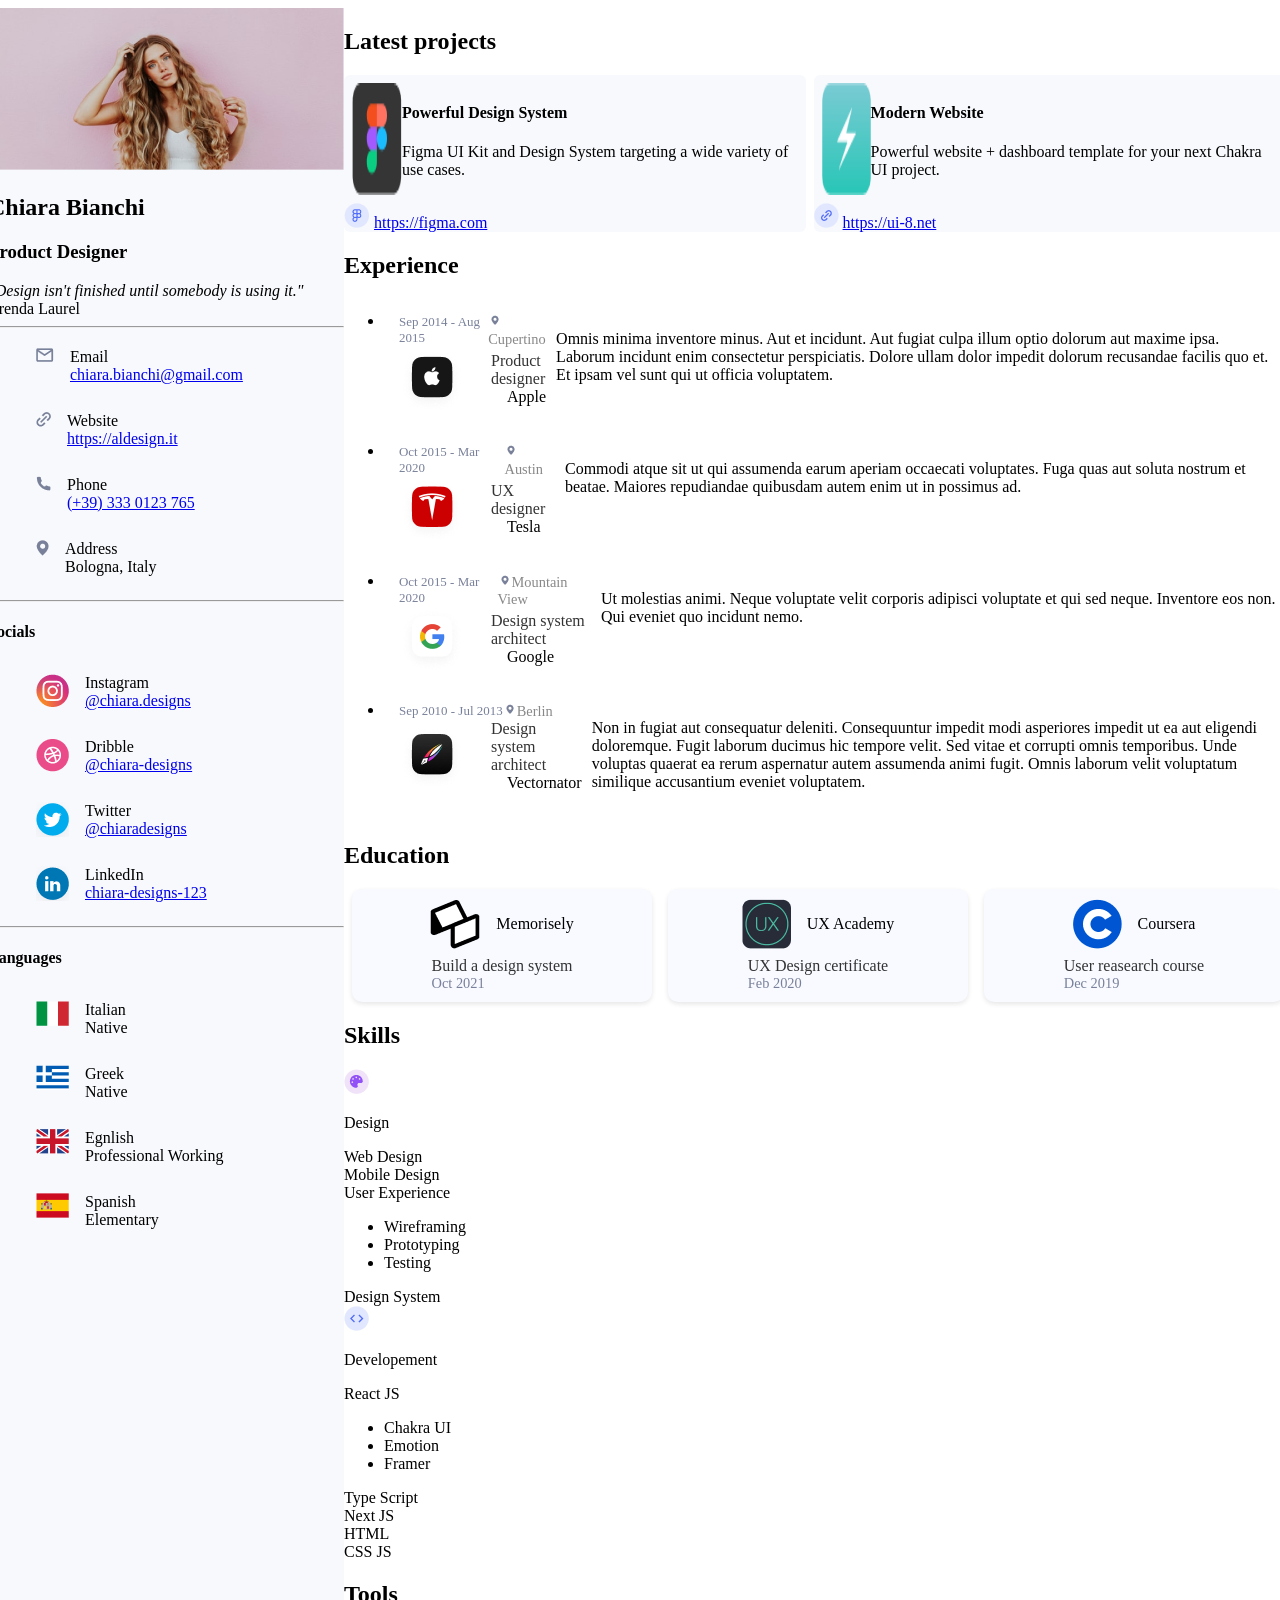
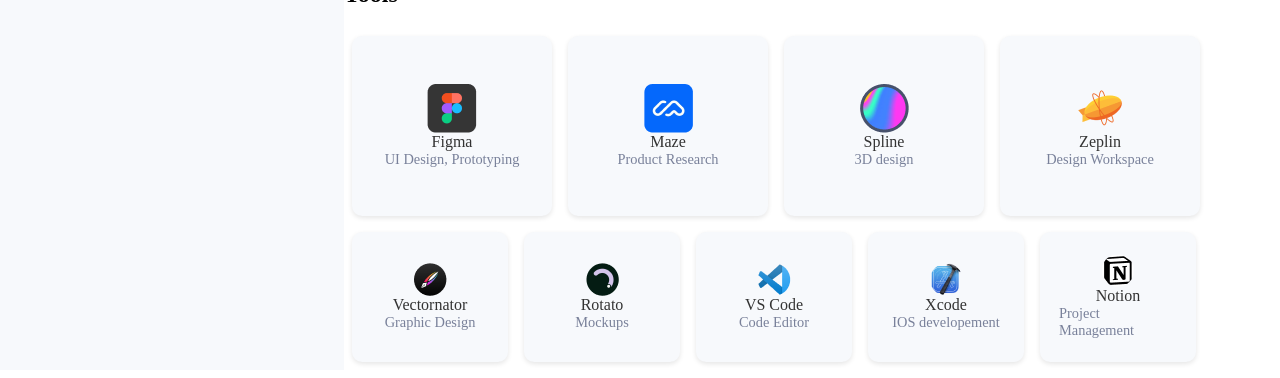
==== Day1/index.html @ 2777c12b ":tada: Assignment 1 This is still work in progress lots of stuff needs to be done" ====
<!doctype html>
<html lang="en">
  <head>
    <meta charset="UTF-8" />
    <meta name="viewport" content="width=device-width, initial-scale=1" />
    <title>Chiara Bianchi</title>
    <link href="style.css" rel="stylesheet" />
  </head>

  <body>
    <div class="container">
      <!-- Side bar -->
      <div class="sidebar">
        <section class="profile">
          <img src="assets/profile/picture.png" alt="profile picture" />
          <h1>Chiara Bianchi</h1>
          <h3>Product Designer</h3>
          <em>"Design isn't finished until somebody is using it."</em>
          <label>Brenda Laurel</label>
        </section>
        <hr />
        <section class="contact">
          <div class="contact-card">
            <div class="icon">
              <img src="assets/icons/mail.png" alt="mail logo" />
            </div>
            <div class="details">
              <span class="label">Email</span>
              <a href="mailto:chiara.bianchi@gmail.com"
                >chiara.bianchi@gmail.com</a
              >
            </div>
          </div>
          <div class="contact-card">
            <div class="icon">
              <img src="assets/icons/link.png" alt="link logo" />
            </div>
            <div class="details">
              <span class="label">Website</span>
              <a href="https://aldesign.it">https://aldesign.it</a>
            </div>
          </div>
          <div class="contact-card">
            <div class="icon">
              <img src="assets/icons/phone.png" alt="phone logo" />
            </div>
            <div class="details">
              <span class="label">Phone</span>
              <a href="tel:+393330123765">(+39) 333 0123 765</a>
            </div>
          </div>
          <div class="contact-card">
            <div class="icon">
              <img src="assets/icons/location.png" alt="link logo" />
            </div>
            <div class="details">
              <span class="label">Address</span>
              <span class="label">Bologna, Italy</span>
            </div>
          </div>
        </section>
        <hr />
        <section class="social">
          <h4>Socials</h4>
          <div class="social-card">
            <div class="icon">
              <img src="assets/socials/instagram.png" alt="instagram logo" />
            </div>
            <div class="details">
              <span class="label">Instagram</span>
              <a href="https://instagram.com/chiara.designs">@chiara.designs</a>
            </div>
          </div>
          <div class="social-card">
            <div class="icon">
              <img src="assets/socials/dribble.png" alt="dirbble logo" />
            </div>
            <div class="details">
              <span class="label">Dribble</span>
              <a href="https://instagram.com/chiara.designs">@chiara-designs</a>
            </div>
          </div>
          <div class="social-card">
            <div class="icon">
              <img src="assets/socials/twitter.png" alt="twitter logo" />
            </div>
            <div class="details">
              <span class="label">Twitter</span>
              <a href="https://twitter.com/chiara.designs">@chiaradesigns</a>
            </div>
          </div>
          <div class="social-card">
            <div class="icon">
              <img src="assets/socials/linkedin.png" alt="linkedin logo" />
            </div>
            <div class="details">
              <span class="label">LinkedIn</span>
              <a href="https://linkedin.com/chiara.designs"
                >chiara-designs-123</a
              >
            </div>
          </div>
        </section>
        <hr />
        <section class="language">
          <h4>Languages</h4>
          <div class="language-card">
            <div class="icon">
              <img src="assets/flags/italy.png" alt="Flag of Italy" />
            </div>
            <div class="details">
              <span class="label">Italian</span>
              <span class="speaker">Native</span>
            </div>
          </div>
          <div class="language-card">
            <div class="icon">
              <img src="assets/flags/greece.png" alt="Flag of Greece" />
            </div>
            <div class="details">
              <span class="label">Greek</span>
              <span class="speaker">Native</span>
            </div>
          </div>
          <div class="language-card">
            <div class="icon">
              <img src="assets/flags/britain.png" alt="Flag of Britain" />
            </div>
            <div class="details">
              <span class="label">Egnlish</span>
              <span class="speaker">Professional Working</span>
            </div>
          </div>
          <div class="language-card">
            <div class="icon">
              <img src="assets/flags/spain.png" alt="Flag of Spain" />
            </div>
            <div class="details">
              <span class="label">Spanish</span>
              <span class="speaker">Elementary</span>
            </div>
          </div>
        </section>
      </div>

      <!-- Main -->
      <div class="main">
        <section class="projects">
          <h2>Latest projects</h2>
          <!-- Project cards -->
          <div class="project-container">
            <div class="project-card">
              <div class="project">
                <img
                  src="assets/projects//figma.png"
                  alt="Powerful Design System"
                />
                <div>
                  <h4>Powerful Design System</h4>
                  <p>
                    Figma UI Kit and Design System targeting a wide variety of
                    use cases.
                  </p>
                </div>
              </div>
              <div class="project-link">
                <img src="assets/projects/figma-small.png" alt="figma" />
                <a href="https://figma.com">https://figma.com</a>
              </div>
            </div>
            <div class="project-card">
              <div class="project">
                <img
                  src="assets/projects//modernwebsite.png"
                  alt="Modern Website"
                />
                <div>
                  <h4>Modern Website</h4>
                  <p>
                    Powerful website + dashboard template for your next Chakra
                    UI project.
                  </p>
                </div>
              </div>
              <div class="project-link">
                <img src="assets/projects/link-small.png" alt="figma" />
                <a href="https://ui-8.net">https://ui-8.net</a>
              </div>
            </div>
          </div>
        </section>
        <section class="experience">
          <h2>Experience</h2>
          <ul>
            <li>
              <div class="card">
                <div class="card-container">
                  <div class="card-header">
                    <span class="date">Sep 2014 - Aug 2015</span>
                    <span class="location"
                      ><img
                        src="assets/projects/location-small.png"
                        alt="location"
                      />Cupertino</span
                    >
                  </div>
                  <div class="card-content">
                    <img
                      src="assets/companies/apple.png"
                      alt="apple"
                      class="logo"
                    />
                    <div class="details">
                      <span class="title">Product designer</span>
                      <span class="company">Apple</span>
                    </div>
                  </div>
                </div>
                <div class="description">
                  <p>
                    Omnis minima inventore minus. Aut et incidunt. Aut fugiat
                    culpa illum optio dolorum aut maxime ipsa. Laborum incidunt
                    enim consectetur perspiciatis. Dolore ullam dolor impedit
                    dolorum recusandae facilis quo et. Et ipsam vel sunt qui ut
                    officia voluptatem.
                  </p>
                </div>
              </div>
            </li>
            <li>
              <div class="card">
                <div class="card-container">
                  <div class="card-header">
                    <span class="date">Oct 2015 - Mar 2020</span>
                    <span class="location"
                      ><img
                        src="assets/projects/location-small.png"
                        alt="location"
                      />Austin</span
                    >
                  </div>
                  <div class="card-content">
                    <img
                      src="assets/companies/tesla.png"
                      alt="tesla"
                      class="logo"
                    />
                    <div class="details">
                      <span class="title">UX designer</span>
                      <span class="company">Tesla</span>
                    </div>
                  </div>
                </div>
                <div class="description">
                  <p>
                    Commodi atque sit ut qui assumenda earum aperiam occaecati
                    voluptates. Fuga quas aut soluta nostrum et beatae. Maiores
                    repudiandae quibusdam autem enim ut in possimus ad.
                  </p>
                </div>
              </div>
            </li>
            <li>
              <div class="card">
                <div class="card-container">
                  <div class="card-header">
                    <span class="date">Oct 2015 - Mar 2020</span>
                    <span class="location"
                      ><img
                        src="assets/projects/location-small.png"
                        alt="location"
                      />Mountain View</span
                    >
                  </div>
                  <div class="card-content">
                    <img
                      src="assets/companies/google.png"
                      alt="tesla"
                      class="logo"
                    />
                    <div class="details">
                      <span class="title">Design system architect</span>
                      <span class="company">Google</span>
                    </div>
                  </div>
                </div>
                <div class="description">
                  <p>
                    Ut molestias animi. Neque voluptate velit corporis adipisci
                    voluptate et qui sed neque. Inventore eos non. Qui eveniet
                    quo incidunt nemo.
                  </p>
                </div>
              </div>
            </li>
            <li>
              <div class="card">
                <div class="card-container">
                  <div class="card-header">
                    <span class="date">Sep 2010 - Jul 2013</span>
                    <span class="location"
                      ><img
                        src="assets/projects/location-small.png"
                        alt="location"
                      />Berlin</span
                    >
                  </div>
                  <div class="card-content">
                    <img
                      src="assets/companies/vectornator.png"
                      alt="tesla"
                      class="logo"
                    />
                    <div class="details">
                      <span class="title">Design system architect</span>
                      <span class="company">Vectornator</span>
                    </div>
                  </div>
                </div>
                <div class="description">
                  <p>
                    Non in fugiat aut consequatur deleniti. Consequuntur impedit
                    modi asperiores impedit ut ea aut eligendi doloremque. Fugit
                    laborum ducimus hic tempore velit. Sed vitae et corrupti
                    omnis temporibus. Unde voluptas quaerat ea rerum aspernatur
                    autem assumenda animi fugit. Omnis laborum velit voluptatum
                    similique accusantium eveniet voluptatem.
                  </p>
                </div>
              </div>
            </li>
          </ul>
        </section>
        <section class="education">
          <h2>Education</h2>
          <div class="education-cards">
            <div class="education-card">
              <div class="education-card-logo">
                <img src="assets/education/memorisely.png" alt="memorisely" />
                <span class="company">Memorisely</span>
              </div>
              <div class="education-card-description">
                <span class="title">Build a design system</span>
                <span class="date">Oct 2021</span>
              </div>
            </div>
            <div class="education-card">
              <div class="education-card-logo">
                <img src="assets/education/ux-academy.png" alt="ux academy" />
                <span class="company">UX Academy</span>
              </div>
              <div class="education-card-description">
                <span class="title">UX Design certificate</span>
                <span class="date">Feb 2020</span>
              </div>
            </div>
            <div class="education-card">
              <div class="education-card-logo">
                <img src="assets/education/coursera.png" alt="coursera" />
                <span class="company">Coursera</span>
              </div>
              <div class="education-card-description">
                <span class="title">User reasearch course</span>
                <span class="date">Dec 2019</span>
              </div>
            </div>
          </div>
        </section>
        <section class="skills">
          <h2>Skills</h2>
          <div class="skills-card">
            <div>
              <div>
                <img src="assets/skills/design.png" alt="design" />
                <p>Design</p>
              </div>
              <div>Web Design</div>
              <div>Mobile Design</div>
              <div>User Experience</div>
              <div>
                <ul>
                  <li>Wireframing</li>
                  <li>Prototyping</li>
                  <li>Testing</li>
                </ul>
              </div>
              <div>Design System</div>
            </div>
            <div>
              <div>
                <img src="assets/skills/developement.png" alt="developement" />
                <p>Developement</p>
              </div>
              <div>React JS</div>
              <div>
                <ul>
                  <li>Chakra UI</li>
                  <li>Emotion</li>
                  <li>Framer</li>
                </ul>
              </div>
              <div>Type Script</div>
              <div>Next JS</div>
              <div>HTML</div>
              <div>CSS JS</div>
            </div>
          </div>
        </section>
        <section class="tools">
          <h2>Tools</h2>
          <div class="tools-card">
            <div class="main-tools">
              <div class="tool-name">
                <img src="assets/tools/figma.png" alt="figma" />
                <span class="title">Figma</span>
                <span class="date">UI Design, Prototyping</span>
              </div>
              <div class="tool-name">
                <img src="assets/tools/maze.png" alt="maze" />
                <span class="title">Maze</span>
                <span class="date">Product Research</span>
              </div>
              <div class="tool-name">
                <img src="assets/tools/spline.png" alt="spline" />
                <span class="title">Spline</span>
                <span class="date">3D design</span>
              </div class="tool-name">
              <div class="tool-name">
                <img src="assets/tools/zeplin.png" alt="zeplin" />
                <span class="title">Zeplin</span>
                <span class="date">Design Workspace</span>
              </div>
            </div>
            <div class="minor-tools">
              <div class="tool-name">
                <img src="assets/tools/vectornator.png" alt="vectornator" />
                <span class="title">Vectornator</span>
                <span class="date">Graphic Design</span>
              </div>
              <div class="tool-name">
                <img src="assets/tools/rotato.png" alt="rotato" />
                <span class="title">Rotato</span>
                <span class="date">Mockups</span>
              </div>
              <div class="tool-name">
                <img src="assets/tools/vscode.png" alt="vscode" />
                <span class="title">VS Code</span>
                <span class="date">Code Editor</span>
              </div>
              <div class="tool-name">
                <img src="assets/tools/xcode.png" alt="xcode" />
                <span class="title">Xcode</span>
                <span class="date">IOS developement</span>
              </div>
              <div class="tool-name">
                <img src="assets/tools/notion.png" alt="notion" />
                <span class="title">Notion</span>
                <span class="date">Project Management</span>
              </div>
            </div>
          </div>
        </section>
      </div>
    </div>
  </body>
</html>
---- Day1/style.css ----
* {
  box-sizing: border-box;
}

.container {
  display: flex;
  margin: 0px 360px;
  justify-content: center;
}

/* Side Bar */

.sidebar {
  background-color: #f7f9fc;
}

.details {
  display: flex;
  flex-direction: column;
  margin-left: 16px;
  margin-bottom: 4px;
}

.contact-card {
  display: flex;
  flex-direction: row;
  padding: 12px 48px;
}

.social-card {
  display: flex;
  flex-direction: row;
  padding: 12px 48px;
}

.language-card {
  display: flex;
  flex-direction: row;
  padding: 12px 48px;
}

/* Main */

.project-container {
  display: flex;
  flex-direction: row;
}
.project-card {
  margin-right: 8px;
  border-radius: 6px;
  background-color: #f7f9fc;
}

.project {
  display: flex;
  flex-direction: row;
  padding: 8px;
}

.card {
  border-radius: 10px;
  padding: 15px;
  display: flex;
  flex-direction: row;
  gap: 10px;
}

.card-container {
  width: 250px;
}

.card-header {
  display: flex;
  justify-content: flex-start;
  color: #888;
  font-size: 0.9em;
}

.card-content {
  display: flex;
  align-items: center;
  gap: 10px;
}

.education-card {
  background: #f8faff;
  border-radius: 10px;
  box-shadow: 0 2px 5px rgba(0, 0, 0, 0.1);
  padding: 10px;
  width: 300px;
  margin: 0px 8px;
  display: flex;
  align-items: center;
  flex-direction: column;
}

.education-card-logo {
  display: flex;
  flex-direction: row;
  justify-content: space-between;
  align-items: center;
  margin-bottom: 8px;
}

.education-card-description {
  display: flex;
  flex-direction: column;
}

.education-cards {
  display: flex;
  flex-direction: row;
  justify-content: space-between;
}

.title {
  font-size: 1em;
  color: #333;
}

.date {
  color: #79819a;
  font-size: 0.9em;
}

.company {
  margin-left: 16px;
}
/* Tools */
.main-tools {
  display: flex;
}
.minor-tools {
  display: flex;
}
.tool-name {
  display: flex;
  flex-direction: column;
  justify-content: center;
  align-items: center;
  align-self: center;
  background: #f7f9fc;
  border-radius: 10px;
  box-shadow: 0 2px 5px rgba(0, 0, 0, 0.1);
  margin: 8px;
  width: 200px;
  height: 180px;
  padding: 19px;
}

.minor-tools > .tool-name {
  width: 156px;
  height: 130px;
}
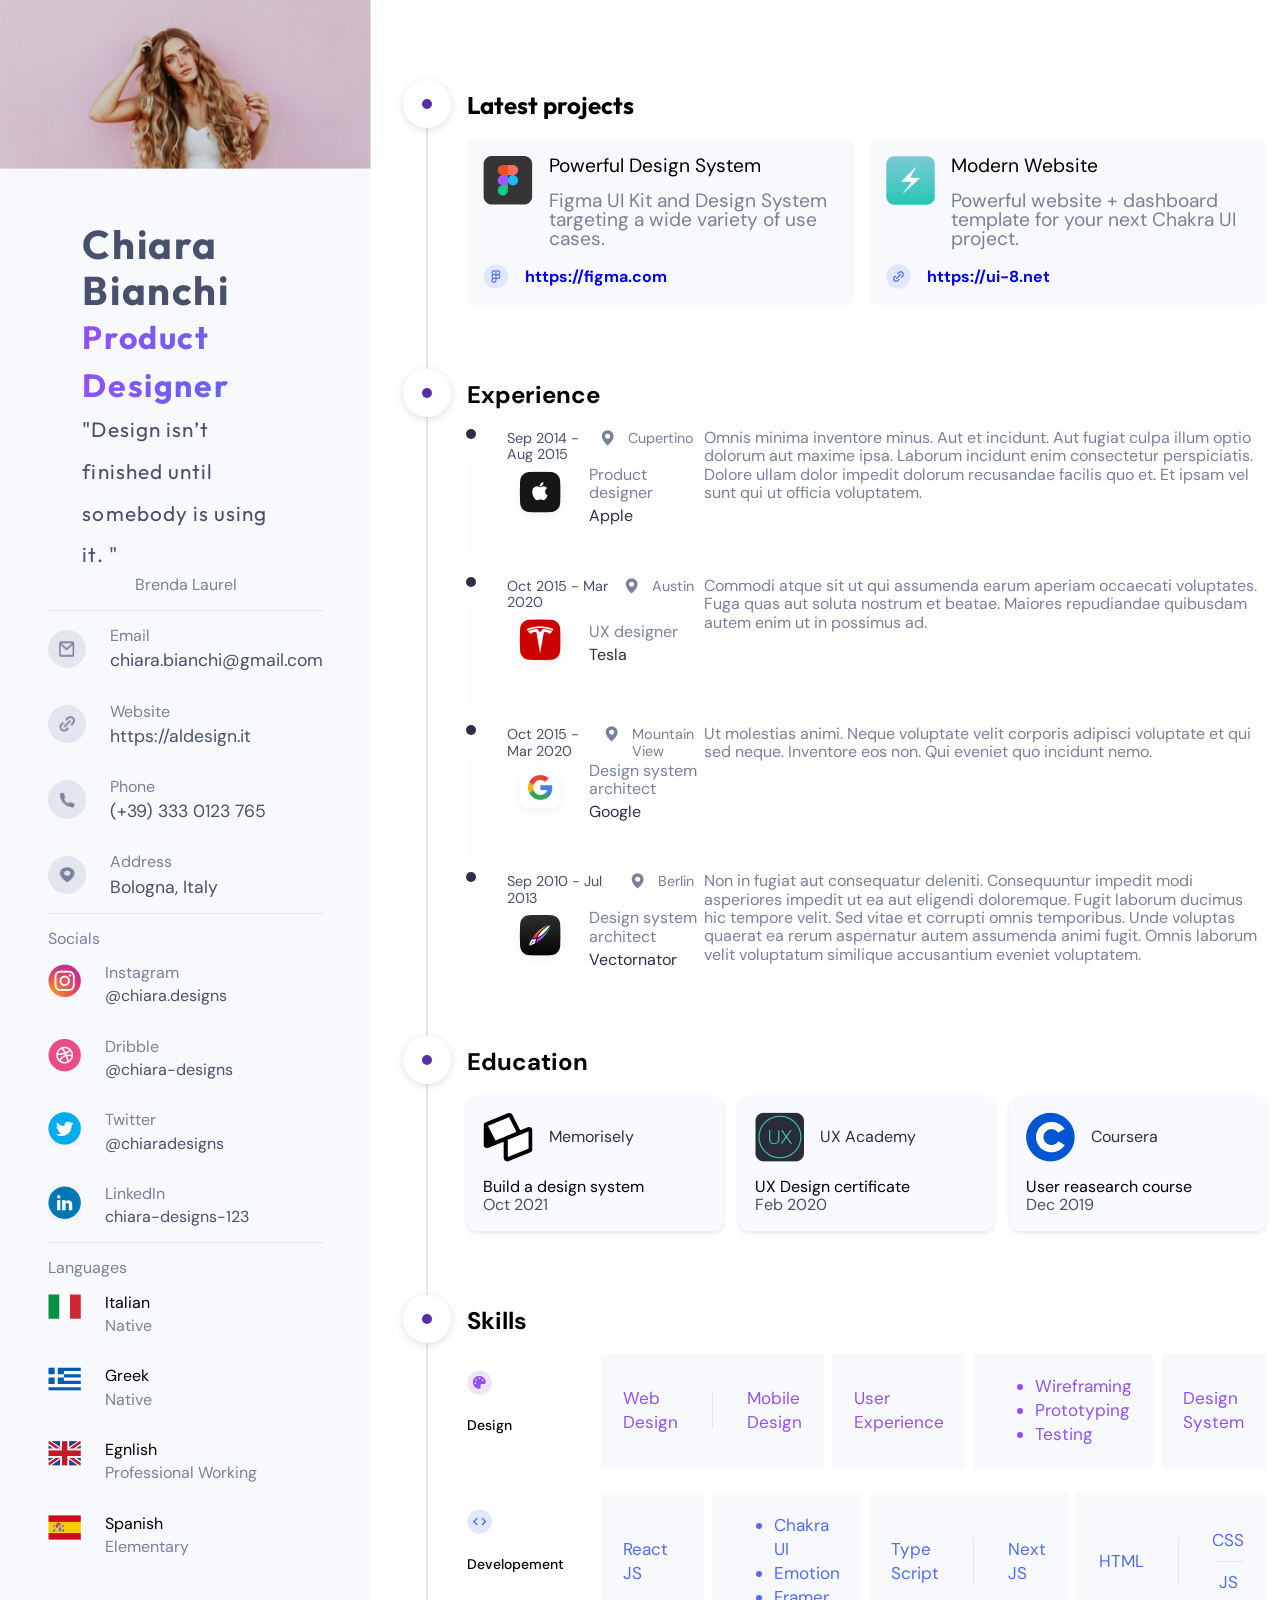
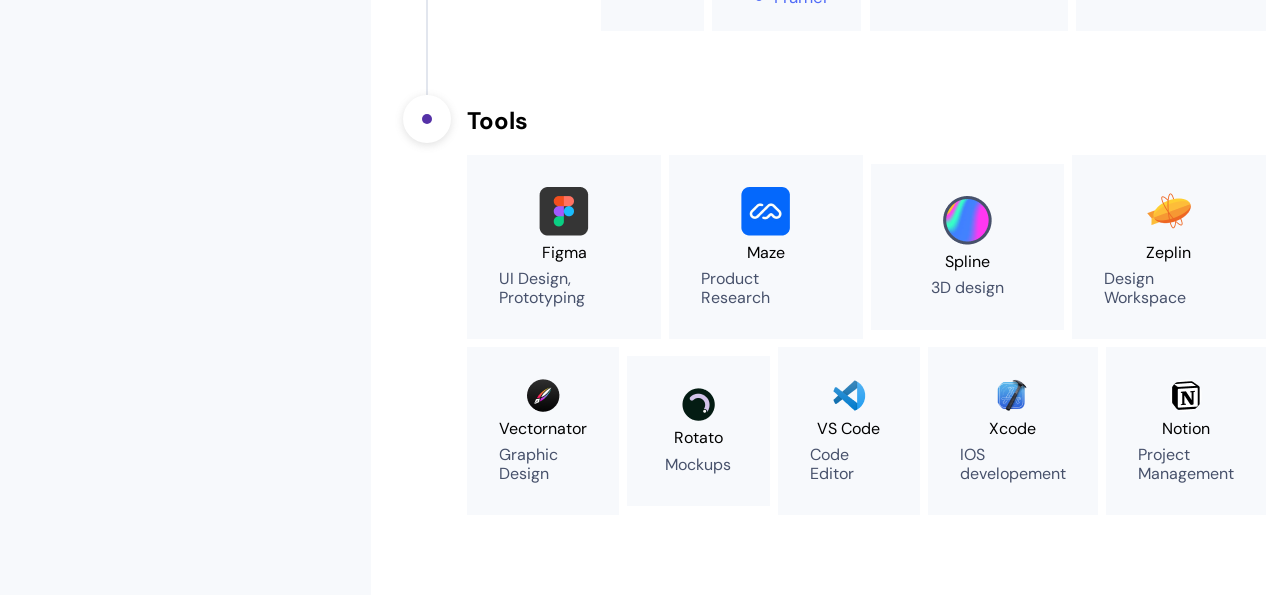
==== commit 5281e4a4: "style: fix design related problems" ====
--- a/Day1/index.html
+++ b/Day1/index.html
@@ -4,462 +4,576 @@
     <meta charset="UTF-8" />
     <meta name="viewport" content="width=device-width, initial-scale=1" />
     <title>Chiara Bianchi</title>
-    <link href="style.css" rel="stylesheet" />
+
+    <!-- Outfit font -->
+    <link rel="preconnect" href="https://fonts.googleapis.com" />
+    <link rel="preconnect" href="https://fonts.gstatic.com" crossorigin />
+    <link
+      href="https://fonts.googleapis.com/css2?family=Outfit:wght@100..900&display=swap"
+      rel="stylesheet"
+    />
+    <!-- DM Sans font -->
+    <link rel="preconnect" href="https://fonts.googleapis.com" />
+    <link rel="preconnect" href="https://fonts.gstatic.com" crossorigin />
+    <link
+      href="https://fonts.googleapis.com/css2?family=DM+Sans:ital,opsz,wght@0,9..40,100..1000;1,9..40,100..1000&family=Outfit:wght@100..900&display=swap"
+      rel="stylesheet"
+    />
+    <link href="css/normalize.css" rel="stylesheet" />
+    <link href="css/style.css" rel="stylesheet" />
+    <link href="css/desktop.css" rel="stylesheet" />
   </head>
 
   <body>
     <div class="container">
       <!-- Side bar -->
       <div class="sidebar">
-        <section class="profile">
+        <div class="profile-image">
           <img src="assets/profile/picture.png" alt="profile picture" />
-          <h1>Chiara Bianchi</h1>
-          <h3>Product Designer</h3>
-          <em>"Design isn't finished until somebody is using it."</em>
-          <label>Brenda Laurel</label>
-        </section>
-        <hr />
-        <section class="contact">
-          <div class="contact-card">
-            <div class="icon">
-              <img src="assets/icons/mail.png" alt="mail logo" />
-            </div>
-            <div class="details">
-              <span class="label">Email</span>
-              <a href="mailto:chiara.bianchi@gmail.com"
-                >chiara.bianchi@gmail.com</a
-              >
-            </div>
+        </div>
+        <div class="wrapper">
+          <section class="profile">
+            <h1>Chiara Bianchi</h1>
+            <h2>Product Designer</h2>
+            <p>
+              &quot;Design isn’t finished until somebody is using it. &quot;
+            </p>
+            <label class="gray-text">Brenda Laurel</label>
+          </section>
+          <div class="profile-horizontal-line">
+            <hr class="horizontal-line" />
           </div>
-          <div class="contact-card">
-            <div class="icon">
-              <img src="assets/icons/link.png" alt="link logo" />
-            </div>
-            <div class="details">
-              <span class="label">Website</span>
-              <a href="https://aldesign.it">https://aldesign.it</a>
-            </div>
+          <section class="contact">
+            <div class="profile-cards">
+              <div class="profile-card contact-card">
+                <div class="contact-icon">
+                  <img src="assets/icons/mail.png" alt="mail logo" />
+                </div>
+                <div class="details">
+                  <span class="gray-text">Email</span>
+                  <a href="mailto:chiara.bianchi@gmail.com"
+                    >chiara.bianchi@gmail.com</a
+                  >
+                </div>
+              </div>
+              <div class="profile-card contact-card">
+                <div class="contact-icon">
+                  <img src="assets/icons/link.png" alt="link logo" />
+                </div>
+                <div class="details">
+                  <span class="gray-text">Website</span>
+                  <a href="https://aldesign.it">https://aldesign.it</a>
+                </div>
+              </div>
+              <div class="profile-card contact-card">
+                <div class="contact-icon">
+                  <img src="assets/icons/phone.png" alt="phone logo" />
+                </div>
+                <div class="details">
+                  <span class="gray-text">Phone</span>
+                  <a href="tel:+393330123765">(+39) 333 0123 765</a>
+                </div>
+              </div>
+              <div class="profile-card contact-card">
+                <div class="contact-icon">
+                  <img src="assets/icons/location.png" alt="link logo" />
+                </div>
+                <div class="details">
+                  <span class="gray-text">Address</span>
+                  <span class="label">Bologna, Italy</span>
+                </div>
+              </div>
+            </div>
+          </section>
+          <div class="profile-horizontal-line">
+            <hr class="horizontal-line" />
           </div>
-          <div class="contact-card">
-            <div class="icon">
-              <img src="assets/icons/phone.png" alt="phone logo" />
-            </div>
-            <div class="details">
-              <span class="label">Phone</span>
-              <a href="tel:+393330123765">(+39) 333 0123 765</a>
-            </div>
+          <section class="social">
+            <p class="gray-text">Socials</p>
+            <div class="profile-cards">
+              <div class="profile-card social-card">
+                <div class="icon">
+                  <img
+                    src="assets/socials/instagram.png"
+                    alt="instagram logo"
+                  />
+                </div>
+                <div class="details">
+                  <span class="gray-text">Instagram</span>
+                  <a href="https://instagram.com/chiara.designs"
+                    >@chiara.designs</a
+                  >
+                </div>
+              </div>
+              <div class="profile-card social-card">
+                <div class="icon">
+                  <img src="assets/socials/dribble.png" alt="dirbble logo" />
+                </div>
+                <div class="details">
+                  <span class="gray-text">Dribble</span>
+                  <a href="https://instagram.com/chiara.designs"
+                    >@chiara-designs</a
+                  >
+                </div>
+              </div>
+              <div class="profile-card social-card">
+                <div class="icon">
+                  <img src="assets/socials/twitter.png" alt="twitter logo" />
+                </div>
+                <div class="details">
+                  <span class="gray-text">Twitter</span>
+                  <a href="https://twitter.com/chiara.designs"
+                    >@chiaradesigns</a
+                  >
+                </div>
+              </div>
+              <div class="profile-card social-card">
+                <div class="icon">
+                  <img src="assets/socials/linkedin.png" alt="linkedin logo" />
+                </div>
+                <div class="details">
+                  <span class="gray-text">LinkedIn</span>
+                  <a href="https://linkedin.com/chiara.designs"
+                    >chiara-designs-123</a
+                  >
+                </div>
+              </div>
+            </div>
+          </section>
+          <div class="profile-horizontal-line">
+            <hr class="horizontal-line" />
           </div>
-          <div class="contact-card">
-            <div class="icon">
-              <img src="assets/icons/location.png" alt="link logo" />
-            </div>
-            <div class="details">
-              <span class="label">Address</span>
-              <span class="label">Bologna, Italy</span>
-            </div>
-          </div>
-        </section>
-        <hr />
-        <section class="social">
-          <h4>Socials</h4>
-          <div class="social-card">
-            <div class="icon">
-              <img src="assets/socials/instagram.png" alt="instagram logo" />
-            </div>
-            <div class="details">
-              <span class="label">Instagram</span>
-              <a href="https://instagram.com/chiara.designs">@chiara.designs</a>
-            </div>
-          </div>
-          <div class="social-card">
-            <div class="icon">
-              <img src="assets/socials/dribble.png" alt="dirbble logo" />
-            </div>
-            <div class="details">
-              <span class="label">Dribble</span>
-              <a href="https://instagram.com/chiara.designs">@chiara-designs</a>
-            </div>
-          </div>
-          <div class="social-card">
-            <div class="icon">
-              <img src="assets/socials/twitter.png" alt="twitter logo" />
-            </div>
-            <div class="details">
-              <span class="label">Twitter</span>
-              <a href="https://twitter.com/chiara.designs">@chiaradesigns</a>
-            </div>
-          </div>
-          <div class="social-card">
-            <div class="icon">
-              <img src="assets/socials/linkedin.png" alt="linkedin logo" />
-            </div>
-            <div class="details">
-              <span class="label">LinkedIn</span>
-              <a href="https://linkedin.com/chiara.designs"
-                >chiara-designs-123</a
-              >
-            </div>
-          </div>
-        </section>
-        <hr />
-        <section class="language">
-          <h4>Languages</h4>
-          <div class="language-card">
-            <div class="icon">
-              <img src="assets/flags/italy.png" alt="Flag of Italy" />
-            </div>
-            <div class="details">
-              <span class="label">Italian</span>
-              <span class="speaker">Native</span>
-            </div>
-          </div>
-          <div class="language-card">
-            <div class="icon">
-              <img src="assets/flags/greece.png" alt="Flag of Greece" />
-            </div>
-            <div class="details">
-              <span class="label">Greek</span>
-              <span class="speaker">Native</span>
-            </div>
-          </div>
-          <div class="language-card">
-            <div class="icon">
-              <img src="assets/flags/britain.png" alt="Flag of Britain" />
-            </div>
-            <div class="details">
-              <span class="label">Egnlish</span>
-              <span class="speaker">Professional Working</span>
-            </div>
-          </div>
-          <div class="language-card">
-            <div class="icon">
-              <img src="assets/flags/spain.png" alt="Flag of Spain" />
-            </div>
-            <div class="details">
-              <span class="label">Spanish</span>
-              <span class="speaker">Elementary</span>
-            </div>
-          </div>
-        </section>
+          <section class="language">
+            <p class="gray-text">Languages</p>
+            <div class="language-cards">
+              <div class="language-card">
+                <div class="icon">
+                  <img src="assets/flags/italy.png" alt="Flag of Italy" />
+                </div>
+                <div class="details">
+                  <span class="label">Italian</span>
+                  <span class="gray-text">Native</span>
+                </div>
+              </div>
+              <div class="language-card">
+                <div class="icon">
+                  <img src="assets/flags/greece.png" alt="Flag of Greece" />
+                </div>
+                <div class="details">
+                  <span class="label">Greek</span>
+                  <span class="gray-text">Native</span>
+                </div>
+              </div>
+              <div class="language-card">
+                <div class="icon">
+                  <img src="assets/flags/britain.png" alt="Flag of Britain" />
+                </div>
+                <div class="details">
+                  <span class="label">Egnlish</span>
+                  <span class="gray-text">Professional Working</span>
+                </div>
+              </div>
+              <div class="language-card">
+                <div class="icon">
+                  <img src="assets/flags/spain.png" alt="Flag of Spain" />
+                </div>
+                <div class="details">
+                  <span class="label">Spanish</span>
+                  <span class="gray-text">Elementary</span>
+                </div>
+              </div>
+            </div>
+          </section>
+        </div>
       </div>
 
       <!-- Main -->
       <div class="main">
-        <section class="projects">
-          <h2>Latest projects</h2>
-          <!-- Project cards -->
-          <div class="project-container">
-            <div class="project-card">
-              <div class="project">
-                <img
-                  src="assets/projects//figma.png"
-                  alt="Powerful Design System"
-                />
-                <div>
-                  <h4>Powerful Design System</h4>
-                  <p>
-                    Figma UI Kit and Design System targeting a wide variety of
-                    use cases.
-                  </p>
-                </div>
-              </div>
-              <div class="project-link">
-                <img src="assets/projects/figma-small.png" alt="figma" />
-                <a href="https://figma.com">https://figma.com</a>
-              </div>
-            </div>
-            <div class="project-card">
-              <div class="project">
-                <img
-                  src="assets/projects//modernwebsite.png"
-                  alt="Modern Website"
-                />
-                <div>
-                  <h4>Modern Website</h4>
-                  <p>
-                    Powerful website + dashboard template for your next Chakra
-                    UI project.
-                  </p>
-                </div>
-              </div>
-              <div class="project-link">
-                <img src="assets/projects/link-small.png" alt="figma" />
-                <a href="https://ui-8.net">https://ui-8.net</a>
-              </div>
-            </div>
-          </div>
-        </section>
-        <section class="experience">
-          <h2>Experience</h2>
-          <ul>
-            <li>
-              <div class="card">
-                <div class="card-container">
-                  <div class="card-header">
-                    <span class="date">Sep 2014 - Aug 2015</span>
-                    <span class="location"
-                      ><img
-                        src="assets/projects/location-small.png"
-                        alt="location"
-                      />Cupertino</span
-                    >
-                  </div>
-                  <div class="card-content">
+        <ul class="timeline">
+          <li class="timeline-item">
+            <div class="timeline-indicator">
+              <div class="timeline-inner-indicator"></div>
+            </div>
+            <section class="projects">
+              <h2>Latest projects</h2>
+              <!-- Project cards -->
+              <div class="project-container">
+                <div class="project-card">
+                  <div class="project">
+                    <div class="project-image">
+                      <img
+                        src="assets/projects//figma.png"
+                        alt="Powerful Design System"
+                      />
+                    </div>
+                    <div class="project-description">
+                      <p>Powerful Design System</p>
+                      <p>
+                        Figma UI Kit and Design System targeting a wide variety
+                        of use cases.
+                      </p>
+                    </div>
+                  </div>
+                  <div class="project-link">
+                    <img src="assets/projects/figma-small.png" alt="figma" />
+                    <a href="https://figma.com">https://figma.com</a>
+                  </div>
+                </div>
+                <div class="project-card">
+                  <div class="project">
+                    <div class="project-image">
+                      <img
+                        src="assets/projects//modernwebsite.png"
+                        alt="Modern Website"
+                      />
+                    </div>
+                    <div class="project-description">
+                      <p>Modern Website</p>
+                      <p>
+                        Powerful website + dashboard template for your next
+                        Chakra UI project.
+                      </p>
+                    </div>
+                  </div>
+                  <div class="project-link">
+                    <img src="assets/projects/link-small.png" alt="figma" />
+                    <a href="https://ui-8.net">https://ui-8.net</a>
+                  </div>
+                </div>
+              </div>
+            </section>
+          </li>
+          <li class="timeline-item">
+            <div class="timeline-indicator">
+              <div class="timeline-inner-indicator"></div>
+            </div>
+            <section class="experience">
+              <h2>Experience</h2>
+              <ul class="experience-timeline">
+                <li class="experience-timeline-item">
+                  <div class="timeline-inner-indicator"></div>
+                  <div class="experience-card">
+                    <div class="card-container">
+                      <div class="card-header">
+                        <span class="date">Sep 2014 - Aug 2015</span>
+                        <div class="company-location-icon">
+                          <img
+                            src="assets/projects/location.png"
+                            alt="location icon"
+                          />
+                        </div>
+                        <span class="gray-text">Cupertino</span>
+                      </div>
+                      <div class="card-content">
+                        <img
+                          src="assets/companies/apple.png"
+                          alt="apple"
+                          class="logo"
+                        />
+                        <div class="details">
+                          <span class="gray-text title">Product designer</span>
+                          <span class="company">Apple</span>
+                        </div>
+                      </div>
+                    </div>
+                    <div class="description gray-text">
+                      <p>
+                        Omnis minima inventore minus. Aut et incidunt. Aut
+                        fugiat culpa illum optio dolorum aut maxime ipsa.
+                        Laborum incidunt enim consectetur perspiciatis. Dolore
+                        ullam dolor impedit dolorum recusandae facilis quo et.
+                        Et ipsam vel sunt qui ut officia voluptatem.
+                      </p>
+                    </div>
+                  </div>
+                </li>
+                <li class="experience-timeline-item">
+                  <div class="timeline-inner-indicator"></div>
+                  <div class="experience-card">
+                    <div class="card-container">
+                      <div class="card-header graytext">
+                        <span class="date">Oct 2015 - Mar 2020</span>
+                        <div class="company-location-icon">
+                          <img
+                            src="assets/projects/location.png"
+                            alt="location icon"
+                          />
+                        </div>
+                        <span class="gray-text">Austin</span>
+                      </div>
+                      <div class="card-content">
+                        <img
+                          src="assets/companies/tesla.png"
+                          alt="tesla"
+                          class="logo"
+                        />
+                        <div class="details">
+                          <span class="gray-text title">UX designer</span>
+                          <span class="company">Tesla</span>
+                        </div>
+                      </div>
+                    </div>
+                    <div class="description gray-text">
+                      <p>
+                        Commodi atque sit ut qui assumenda earum aperiam
+                        occaecati voluptates. Fuga quas aut soluta nostrum et
+                        beatae. Maiores repudiandae quibusdam autem enim ut in
+                        possimus ad.
+                      </p>
+                    </div>
+                  </div>
+                </li>
+                <li class="experience-timeline-item">
+                  <div class="timeline-inner-indicator"></div>
+                  <div class="experience-card">
+                    <div class="card-container">
+                      <div class="card-header">
+                        <span class="date">Oct 2015 - Mar 2020</span>
+                        <div class="company-location-icon">
+                          <img
+                            src="assets/projects/location.png"
+                            alt="location icon"
+                          />
+                        </div>
+                        <span class="gray-text">Mountain View</span>
+                      </div>
+                      <div class="card-content">
+                        <img
+                          src="assets/companies/google.png"
+                          alt="tesla"
+                          class="logo"
+                        />
+                        <div class="details">
+                          <span class="gray-text title"
+                            >Design system architect</span
+                          >
+                          <span class="company">Google</span>
+                        </div>
+                      </div>
+                    </div>
+                    <div class="description gray-text">
+                      <p>
+                        Ut molestias animi. Neque voluptate velit corporis
+                        adipisci voluptate et qui sed neque. Inventore eos non.
+                        Qui eveniet quo incidunt nemo.
+                      </p>
+                    </div>
+                  </div>
+                </li>
+                <li class="experience-timeline-item">
+                  <div class="timeline-inner-indicator"></div>
+                  <div class="experience-card">
+                    <div class="card-container">
+                      <div class="card-header">
+                        <span class="date">Sep 2010 - Jul 2013</span>
+                        <div class="company-location-icon">
+                          <img
+                            src="assets/projects/location.png"
+                            alt="location icon"
+                          />
+                        </div>
+                        <span class="gray-text">Berlin</span>
+                      </div>
+                      <div class="card-content">
+                        <img
+                          src="assets/companies/vectornator.png"
+                          alt="tesla"
+                          class="logo"
+                        />
+                        <div class="details">
+                          <span class="gray-text title"
+                            >Design system architect</span
+                          >
+                          <span class="company">Vectornator</span>
+                        </div>
+                      </div>
+                    </div>
+                    <div class="description gray-text">
+                      <p>
+                        Non in fugiat aut consequatur deleniti. Consequuntur
+                        impedit modi asperiores impedit ut ea aut eligendi
+                        doloremque. Fugit laborum ducimus hic tempore velit. Sed
+                        vitae et corrupti omnis temporibus. Unde voluptas
+                        quaerat ea rerum aspernatur autem assumenda animi fugit.
+                        Omnis laborum velit voluptatum similique accusantium
+                        eveniet voluptatem.
+                      </p>
+                    </div>
+                  </div>
+                </li>
+              </ul>
+            </section>
+          </li>
+          <li class="timeline-item">
+            <div class="timeline-indicator">
+              <div class="timeline-inner-indicator"></div>
+            </div>
+            <section class="education">
+              <h2>Education</h2>
+              <div class="education-cards">
+                <div class="education-card">
+                  <div class="education-card-logo">
                     <img
-                      src="assets/companies/apple.png"
-                      alt="apple"
-                      class="logo"
+                      src="assets/education/memorisely.png"
+                      alt="memorisely"
                     />
-                    <div class="details">
-                      <span class="title">Product designer</span>
-                      <span class="company">Apple</span>
-                    </div>
-                  </div>
-                </div>
-                <div class="description">
-                  <p>
-                    Omnis minima inventore minus. Aut et incidunt. Aut fugiat
-                    culpa illum optio dolorum aut maxime ipsa. Laborum incidunt
-                    enim consectetur perspiciatis. Dolore ullam dolor impedit
-                    dolorum recusandae facilis quo et. Et ipsam vel sunt qui ut
-                    officia voluptatem.
-                  </p>
-                </div>
-              </div>
-            </li>
-            <li>
-              <div class="card">
-                <div class="card-container">
-                  <div class="card-header">
-                    <span class="date">Oct 2015 - Mar 2020</span>
-                    <span class="location"
-                      ><img
-                        src="assets/projects/location-small.png"
-                        alt="location"
-                      />Austin</span
-                    >
-                  </div>
-                  <div class="card-content">
+                    <span class="company">Memorisely</span>
+                  </div>
+                  <div class="education-card-description">
+                    <span class="title">Build a design system</span>
+                    <span class="date">Oct 2021</span>
+                  </div>
+                </div>
+                <div class="education-card">
+                  <div class="education-card-logo">
                     <img
-                      src="assets/companies/tesla.png"
-                      alt="tesla"
-                      class="logo"
+                      src="assets/education/ux-academy.png"
+                      alt="ux academy"
                     />
-                    <div class="details">
-                      <span class="title">UX designer</span>
-                      <span class="company">Tesla</span>
-                    </div>
-                  </div>
-                </div>
-                <div class="description">
-                  <p>
-                    Commodi atque sit ut qui assumenda earum aperiam occaecati
-                    voluptates. Fuga quas aut soluta nostrum et beatae. Maiores
-                    repudiandae quibusdam autem enim ut in possimus ad.
-                  </p>
-                </div>
-              </div>
-            </li>
-            <li>
-              <div class="card">
-                <div class="card-container">
-                  <div class="card-header">
-                    <span class="date">Oct 2015 - Mar 2020</span>
-                    <span class="location"
-                      ><img
-                        src="assets/projects/location-small.png"
-                        alt="location"
-                      />Mountain View</span
-                    >
-                  </div>
-                  <div class="card-content">
+                    <span class="company">UX Academy</span>
+                  </div>
+                  <div class="education-card-description">
+                    <span class="title">UX Design certificate</span>
+                    <span class="date">Feb 2020</span>
+                  </div>
+                </div>
+                <div class="education-card">
+                  <div class="education-card-logo">
+                    <img src="assets/education/coursera.png" alt="coursera" />
+                    <span class="company">Coursera</span>
+                  </div>
+                  <div class="education-card-description">
+                    <span class="title">User reasearch course</span>
+                    <span class="date">Dec 2019</span>
+                  </div>
+                </div>
+              </div>
+            </section>
+          </li>
+          <li class="timeline-item">
+            <div class="timeline-indicator">
+              <div class="timeline-inner-indicator"></div>
+            </div>
+            <section class="skills">
+              <h2>Skills</h2>
+              <div class="skills-container">
+                <div class="skill-category">
+                  <div class="skill-title">
+                    <img src="assets/skills/design.png" alt="design" />
+                    <p>Design</p>
+                  </div>
+                  <div class="skill-cards">
+                    <div class="skill-card skill-card-center">
+                      <span>Web<br />Design</span>
+                      <span class="vertical-line"></span>
+                      <span
+                        >Mobile<br />
+                        Design</span
+                      >
+                    </div>
+                    <div class="skill-card">User Experience</div>
+                    <div class="skill-card">
+                      <ul>
+                        <li>Wireframing</li>
+                        <li>Prototyping</li>
+                        <li>Testing</li>
+                      </ul>
+                    </div>
+                    <div class="skill-card">Design<br />System</div>
+                  </div>
+                </div>
+                <div class="skill-category design">
+                  <div class="skill-title">
                     <img
-                      src="assets/companies/google.png"
-                      alt="tesla"
-                      class="logo"
+                      src="assets/skills/developement.png"
+                      alt="developement"
                     />
-                    <div class="details">
-                      <span class="title">Design system architect</span>
-                      <span class="company">Google</span>
-                    </div>
-                  </div>
-                </div>
-                <div class="description">
-                  <p>
-                    Ut molestias animi. Neque voluptate velit corporis adipisci
-                    voluptate et qui sed neque. Inventore eos non. Qui eveniet
-                    quo incidunt nemo.
-                  </p>
-                </div>
-              </div>
-            </li>
-            <li>
-              <div class="card">
-                <div class="card-container">
-                  <div class="card-header">
-                    <span class="date">Sep 2010 - Jul 2013</span>
-                    <span class="location"
-                      ><img
-                        src="assets/projects/location-small.png"
-                        alt="location"
-                      />Berlin</span
-                    >
-                  </div>
-                  <div class="card-content">
-                    <img
-                      src="assets/companies/vectornator.png"
-                      alt="tesla"
-                      class="logo"
-                    />
-                    <div class="details">
-                      <span class="title">Design system architect</span>
-                      <span class="company">Vectornator</span>
-                    </div>
-                  </div>
-                </div>
-                <div class="description">
-                  <p>
-                    Non in fugiat aut consequatur deleniti. Consequuntur impedit
-                    modi asperiores impedit ut ea aut eligendi doloremque. Fugit
-                    laborum ducimus hic tempore velit. Sed vitae et corrupti
-                    omnis temporibus. Unde voluptas quaerat ea rerum aspernatur
-                    autem assumenda animi fugit. Omnis laborum velit voluptatum
-                    similique accusantium eveniet voluptatem.
-                  </p>
-                </div>
-              </div>
-            </li>
-          </ul>
-        </section>
-        <section class="education">
-          <h2>Education</h2>
-          <div class="education-cards">
-            <div class="education-card">
-              <div class="education-card-logo">
-                <img src="assets/education/memorisely.png" alt="memorisely" />
-                <span class="company">Memorisely</span>
-              </div>
-              <div class="education-card-description">
-                <span class="title">Build a design system</span>
-                <span class="date">Oct 2021</span>
-              </div>
-            </div>
-            <div class="education-card">
-              <div class="education-card-logo">
-                <img src="assets/education/ux-academy.png" alt="ux academy" />
-                <span class="company">UX Academy</span>
-              </div>
-              <div class="education-card-description">
-                <span class="title">UX Design certificate</span>
-                <span class="date">Feb 2020</span>
-              </div>
-            </div>
-            <div class="education-card">
-              <div class="education-card-logo">
-                <img src="assets/education/coursera.png" alt="coursera" />
-                <span class="company">Coursera</span>
-              </div>
-              <div class="education-card-description">
-                <span class="title">User reasearch course</span>
-                <span class="date">Dec 2019</span>
-              </div>
-            </div>
-          </div>
-        </section>
-        <section class="skills">
-          <h2>Skills</h2>
-          <div class="skills-card">
-            <div>
-              <div>
-                <img src="assets/skills/design.png" alt="design" />
-                <p>Design</p>
-              </div>
-              <div>Web Design</div>
-              <div>Mobile Design</div>
-              <div>User Experience</div>
-              <div>
-                <ul>
-                  <li>Wireframing</li>
-                  <li>Prototyping</li>
-                  <li>Testing</li>
-                </ul>
-              </div>
-              <div>Design System</div>
-            </div>
-            <div>
-              <div>
-                <img src="assets/skills/developement.png" alt="developement" />
-                <p>Developement</p>
-              </div>
-              <div>React JS</div>
-              <div>
-                <ul>
-                  <li>Chakra UI</li>
-                  <li>Emotion</li>
-                  <li>Framer</li>
-                </ul>
-              </div>
-              <div>Type Script</div>
-              <div>Next JS</div>
-              <div>HTML</div>
-              <div>CSS JS</div>
-            </div>
-          </div>
-        </section>
-        <section class="tools">
-          <h2>Tools</h2>
-          <div class="tools-card">
-            <div class="main-tools">
-              <div class="tool-name">
-                <img src="assets/tools/figma.png" alt="figma" />
-                <span class="title">Figma</span>
-                <span class="date">UI Design, Prototyping</span>
-              </div>
-              <div class="tool-name">
-                <img src="assets/tools/maze.png" alt="maze" />
-                <span class="title">Maze</span>
-                <span class="date">Product Research</span>
-              </div>
-              <div class="tool-name">
-                <img src="assets/tools/spline.png" alt="spline" />
-                <span class="title">Spline</span>
-                <span class="date">3D design</span>
-              </div class="tool-name">
-              <div class="tool-name">
-                <img src="assets/tools/zeplin.png" alt="zeplin" />
-                <span class="title">Zeplin</span>
-                <span class="date">Design Workspace</span>
-              </div>
-            </div>
-            <div class="minor-tools">
-              <div class="tool-name">
-                <img src="assets/tools/vectornator.png" alt="vectornator" />
-                <span class="title">Vectornator</span>
-                <span class="date">Graphic Design</span>
-              </div>
-              <div class="tool-name">
-                <img src="assets/tools/rotato.png" alt="rotato" />
-                <span class="title">Rotato</span>
-                <span class="date">Mockups</span>
-              </div>
-              <div class="tool-name">
-                <img src="assets/tools/vscode.png" alt="vscode" />
-                <span class="title">VS Code</span>
-                <span class="date">Code Editor</span>
-              </div>
-              <div class="tool-name">
-                <img src="assets/tools/xcode.png" alt="xcode" />
-                <span class="title">Xcode</span>
-                <span class="date">IOS developement</span>
-              </div>
-              <div class="tool-name">
-                <img src="assets/tools/notion.png" alt="notion" />
-                <span class="title">Notion</span>
-                <span class="date">Project Management</span>
-              </div>
-            </div>
-          </div>
-        </section>
+                    <p>Developement</p>
+                  </div>
+                  <div class="skill-cards">
+                    <div class="skill-card">React JS</div>
+                    <div class="skill-card">
+                      <ul>
+                        <li>Chakra UI</li>
+                        <li>Emotion</li>
+                        <li>Framer</li>
+                      </ul>
+                    </div>
+                    <div class="skill-card skill-card-center">
+                      <span>Type<br />Script</span>
+                      <span class="vertical-line"></span>
+                      <span>Next<br />JS</span>
+                    </div>
+                    <div class="skill-card skill-card-center">
+                      <span>HTML</span>
+                      <span class="vertical-line"></span>
+                      <div class="skill-card-center-right">
+                        <span>CSS</span>
+                        <hr class="horizontal-line" />
+                        <span>JS</span>
+                      </div>
+                    </div>
+                  </div>
+                </div>
+              </div>
+            </section>
+          </li>
+          <li class="timeline-item">
+            <div class="timeline-indicator">
+              <div class="timeline-inner-indicator"></div>
+            </div>
+            <section class="tools">
+              <h2>Tools</h2>
+              <div class="tools-card">
+                <div class="tool-name">
+                  <img src="assets/tools/figma.png" alt="figma" />
+                  <span class="title">Figma</span>
+                  <span class="date">UI Design, Prototyping</span>
+                </div>
+                <div class="tool-name">
+                  <img src="assets/tools/maze.png" alt="maze" />
+                  <span class="title">Maze</span>
+                  <span class="date">Product Research</span>
+                </div>
+                <div class="tool-name">
+                  <img src="assets/tools/spline.png" alt="spline" />
+                  <span class="title">Spline</span>
+                  <span class="date">3D design</span>
+                </div>
+                <div class="tool-name">
+                  <img src="assets/tools/zeplin.png" alt="zeplin" />
+                  <span class="title">Zeplin</span>
+                  <span class="date">Design Workspace</span>
+                </div>
+                <div class="tool-name">
+                  <img src="assets/tools/vectornator.png" alt="vectornator" />
+                  <span class="title">Vectornator</span>
+                  <span class="date">Graphic Design</span>
+                </div>
+                <div class="tool-name">
+                  <img src="assets/tools/rotato.png" alt="rotato" />
+                  <span class="title">Rotato</span>
+                  <span class="date">Mockups</span>
+                </div>
+                <div class="tool-name">
+                  <img src="assets/tools/vscode.png" alt="vscode" />
+                  <span class="title">VS Code</span>
+                  <span class="date">Code Editor</span>
+                </div>
+                <div class="tool-name">
+                  <img src="assets/tools/xcode.png" alt="xcode" />
+                  <span class="title">Xcode</span>
+                  <span class="date">IOS developement</span>
+                </div>
+                <div class="tool-name">
+                  <img src="assets/tools/notion.png" alt="notion" />
+                  <span class="title">Notion</span>
+                  <span class="date">Project Management</span>
+                </div>
+              </div>
+            </section>
+          </li>
+        </ul>
       </div>
     </div>
   </body>
--- a/Day1/css/style.css
+++ b/Day1/css/style.css
@@ -0,0 +1,459 @@
+:root {
+  --sidebar-background: #f7f9fc;
+  --foreground-gray: #47516b;
+  --dim-white: #e2e6ee;
+}
+
+* {
+  box-sizing: border-box;
+  font-family: "DM Sans", sans-serif;
+}
+
+.container {
+  display: flex;
+  flex-direction: column;
+}
+
+/* Side Bar */
+
+.sidebar {
+  background-color: var(--sidebar-background);
+}
+
+.profile-image > img {
+  width: 100%;
+}
+
+.gray-text {
+  color: #79819a;
+  font-size: 1em;
+}
+
+.profile-horizontal-line {
+  margin: 1em 0em;
+}
+
+.wrapper {
+  padding: 3em;
+}
+
+.profile {
+  display: flex;
+  flex-direction: column;
+  justify-content: center;
+  align-items: center;
+  align-self: center;
+}
+
+.details {
+  display: flex;
+  flex-direction: column;
+  align-items: baseline;
+  gap: 0.3em;
+}
+
+.profile > *:not(:last-child) {
+  font-family: "Outfit", sans-serif;
+  width: 50%;
+  margin: 0 auto;
+}
+
+.profile > h1 {
+  font-size: 2.5em;
+  color: var(--foreground-gray);
+  letter-spacing: 0.1rem;
+}
+
+.profile > h2 {
+  background: linear-gradient(to right, #9251f7, #516cf7);
+  -webkit-background-clip: text;
+  background-clip: text; /* Fallback for modern browsers */
+  color: transparent;
+  letter-spacing: 0.1rem;
+  font-size: 2em;
+  line-height: 1.5em;
+  /* margin-bottom: 2em; */
+}
+
+.profile > p {
+  letter-spacing: 0.05em;
+  font-size: 1.3em;
+  line-height: 2em;
+  color: var(--foreground-gray);
+}
+
+.profile-cards {
+  display: flex;
+  flex-wrap: wrap;
+  align-items: center;
+  gap: 2em;
+}
+
+.profile-card {
+  display: flex;
+  flex-direction: row;
+  flex: 14em;
+  gap: 1.5em;
+}
+
+.contact-icon {
+  background-color: var(--dim-white);
+  border-radius: 50%;
+  padding: 0.7em;
+  display: flex;
+  align-self: center;
+  aspect-ratio: 1;
+}
+
+.contact-icon img {
+  width: 1em;
+  aspect-ratio: 1;
+}
+
+.details a {
+  text-decoration: none;
+  color: var(--foreground-gray);
+}
+.contact-card > .details a:last-child,
+.contact-card > .details span:last-child {
+  color: var(--foreground-gray);
+  font-size: 1.1em;
+}
+
+.language-cards {
+  display: flex;
+  flex-wrap: wrap;
+  align-items: center;
+  gap: 2em;
+}
+
+.language-card {
+  display: flex;
+  flex-direction: row;
+  flex: 14em;
+  gap: 1.5em;
+}
+
+/* Main */
+
+.main {
+  margin: 2em;
+}
+
+.timeline {
+  list-style: none;
+  padding-left: 0px;
+}
+
+.timeline-item {
+  display: flex;
+  flex-direction: row;
+  gap: 1em;
+  position: relative;
+  padding-block: 2em;
+}
+
+.timeline-item h2 {
+  margin-top: 0.5em;
+}
+
+.timeline-item:before {
+  position: absolute;
+  content: "";
+  width: 2px;
+  left: 1.425em;
+  z-index: -9999;
+  background-color: var(--dim-white);
+  height: calc(100% - 48px);
+  top: calc(48px + 2em);
+}
+
+.timeline-item:last-child::before {
+  display: none;
+}
+
+.timeline-indicator {
+  display: flex;
+  justify-content: center;
+  align-items: center;
+  height: 3em;
+  aspect-ratio: 1;
+  border-radius: 50%;
+  box-shadow: rgba(99, 99, 99, 0.2) 0px 2px 8px 0px;
+}
+
+.timeline-inner-indicator {
+  background-color: #5531a7;
+  width: 10px;
+  aspect-ratio: 1;
+  border-radius: 50%;
+}
+
+.experience-timeline-item {
+  position: relative;
+}
+
+.experience-timeline {
+  display: flex;
+  flex-direction: column;
+  gap: 3em;
+}
+
+/* Projects */
+.projects > h2 {
+  font-family: "Outfit", sans-serif;
+}
+
+.project-container {
+  display: flex;
+  flex-direction: column;
+  gap: 1em;
+}
+
+.project-card {
+  border-radius: 6px;
+  background-color: var(--sidebar-background);
+  padding: 1em;
+  display: flex;
+  flex-direction: column;
+  gap: 1em;
+}
+
+.project {
+  display: flex;
+  flex-direction: row;
+  gap: 1em;
+}
+
+.project-description {
+  display: flex;
+  flex-direction: column;
+  gap: 1em;
+}
+
+.project-description > p {
+  margin: 0px;
+  font-size: 1.2em;
+  line-height: 1em;
+}
+
+.project-description p:last-child {
+  color: #79819a;
+}
+
+.project-link {
+  display: flex;
+  align-items: center;
+  gap: 1em;
+}
+
+.project-link a {
+  text-decoration: none;
+  font-weight: 700;
+}
+
+/* Experience */
+.experience ul {
+  list-style: none;
+}
+
+.experience-timeline-item:before {
+  position: absolute;
+  content: "";
+  height: 100%;
+  width: 2px;
+  background-color: var(--sidebar-background);
+  left: -2.4rem;
+  margin-top: 30px;
+}
+
+.experience-timeline-item:last-child::before {
+  display: none;
+}
+
+.experience-timeline-item > .timeline-inner-indicator {
+  background-color: #2e2e48;
+  position: absolute;
+  left: -2.6rem;
+}
+
+.experience-card {
+  border-radius: 10px;
+  display: flex;
+  flex-direction: column;
+  gap: 10px;
+}
+
+.description > p {
+  margin: 0px;
+}
+
+.card-header {
+  display: inline-flex;
+  justify-content: flex-start;
+  font-size: 0.9em;
+  gap: 1em;
+}
+
+.card-content {
+  display: flex;
+  align-items: center;
+}
+
+.education {
+  width: 100%;
+}
+
+.education-cards {
+  display: flex;
+  flex-direction: column;
+  gap: 1em;
+}
+
+.education-card {
+  background: #f8faff;
+  border-radius: 10px;
+  box-shadow: 0 2px 5px rgba(0, 0, 0, 0.1);
+  padding: 1em;
+  width: 100%;
+  display: flex;
+  flex-direction: column;
+  align-items: flex-start;
+  gap: 0.5em;
+}
+
+.education-card-logo {
+  display: flex;
+  flex-direction: row;
+  justify-content: space-between;
+  align-items: center;
+  margin-bottom: 8px;
+}
+
+.education-card-description {
+  display: flex;
+  flex-direction: column;
+}
+
+.title {
+  font-size: 1em;
+}
+
+.date {
+  color: var(--foreground-gray);
+  font-size: 1em;
+}
+
+.company {
+  margin-left: 16px;
+  color: #2e2e48;
+}
+
+/* Skills */
+.skills {
+  width: 100%;
+}
+
+.skills-container {
+  display: flex;
+  flex-direction: column;
+  gap: 1.5em;
+}
+
+.skill-category {
+  display: flex;
+  flex-direction: row;
+  gap: 1.5em;
+}
+
+.skill-title {
+  display: flex;
+  flex-direction: column;
+  gap: 0.5rem;
+  align-items: flex-start;
+  align-content: flex-start;
+  font-size: 0.875rem;
+  font-weight: 500;
+  padding-block: 1rem;
+  min-width: 11ch;
+}
+
+.skill-cards {
+  display: flex;
+  flex-direction: column;
+  width: 100%;
+  gap: 0.5em;
+  color: #9251f7;
+  font-size: 1.07em;
+  line-height: 1.4em;
+}
+
+.design > .skill-cards {
+  color: #516cf7;
+}
+
+.skill-card {
+  display: flex;
+  align-items: center;
+  background-color: var(--sidebar-background);
+  padding: 1.25em;
+  flex: 1;
+}
+
+.skill-card > ul {
+  list-style-type: disc;
+}
+
+.skill-card-center {
+  justify-content: center;
+  align-items: center;
+}
+.skill-card-center-right {
+  width: 20%;
+  display: flex;
+  flex-direction: column;
+  align-items: center;
+}
+
+.vertical-line {
+  display: inline-block;
+  width: 1px;
+  height: 50%;
+  border-left: 1px solid var(--dim-white);
+  margin: 2em;
+}
+
+.horizontal-line {
+  width: 100%;
+  background-color: var(--dim-white);
+  border: 0;
+  height: 1px;
+}
+
+/* Tools */
+.tools-card {
+  display: flex;
+  flex-wrap: wrap;
+  gap: 0.5em;
+}
+
+.minor-tools {
+  display: flex;
+}
+
+.tool-name {
+  display: flex;
+  flex-direction: column;
+  align-items: center;
+  justify-content: center;
+  gap: 0.5rem;
+  flex: 1;
+  flex-basis: calc(33% - 1rem);
+  background: var(--sidebar-background);
+  padding: 2em;
+}
+
+.minor-tools > .tool-name {
+  width: 156px;
+  height: 130px;
+}
--- a/Day1/css/desktop.css
+++ b/Day1/css/desktop.css
@@ -0,0 +1,63 @@
+@media (min-width: 768px) {
+  .container {
+    display: flex;
+    flex-direction: row;
+  }
+
+  /* Side bar */
+  .profile > *:not(:last-child) {
+    width: 75%;
+  }
+
+
+  /* Projects */
+  .project-container {
+    flex-direction: row;
+  }
+
+  /* Experience */
+  .experience-card {
+    flex-direction: row;
+  }
+
+  .experience-card > .card-container {
+    flex-basis: 25%;
+  }
+
+  .experience-card > .description {
+    flex-basis: 75%;
+  }
+
+  /* Education */
+  .education-cards {
+    flex-direction: row;
+  }
+
+  /* Skills */
+  .skill-cards {
+    flex-direction: row;
+  }
+
+  /* Tools */
+
+  .tools {
+    width: 100%;
+  }
+
+  .tools-card {
+    display: flex;
+    flex-wrap: wrap;
+    gap: 0.5em;
+    justify-content: space-between;
+    align-items: center;
+  }
+
+  .tool-name {
+    flex: 1;
+  }
+
+  .tool-name:nth-child(-1n + 4) {
+    flex-basis: calc(25% - 1rem);
+    width: 100%;
+  }
+}
